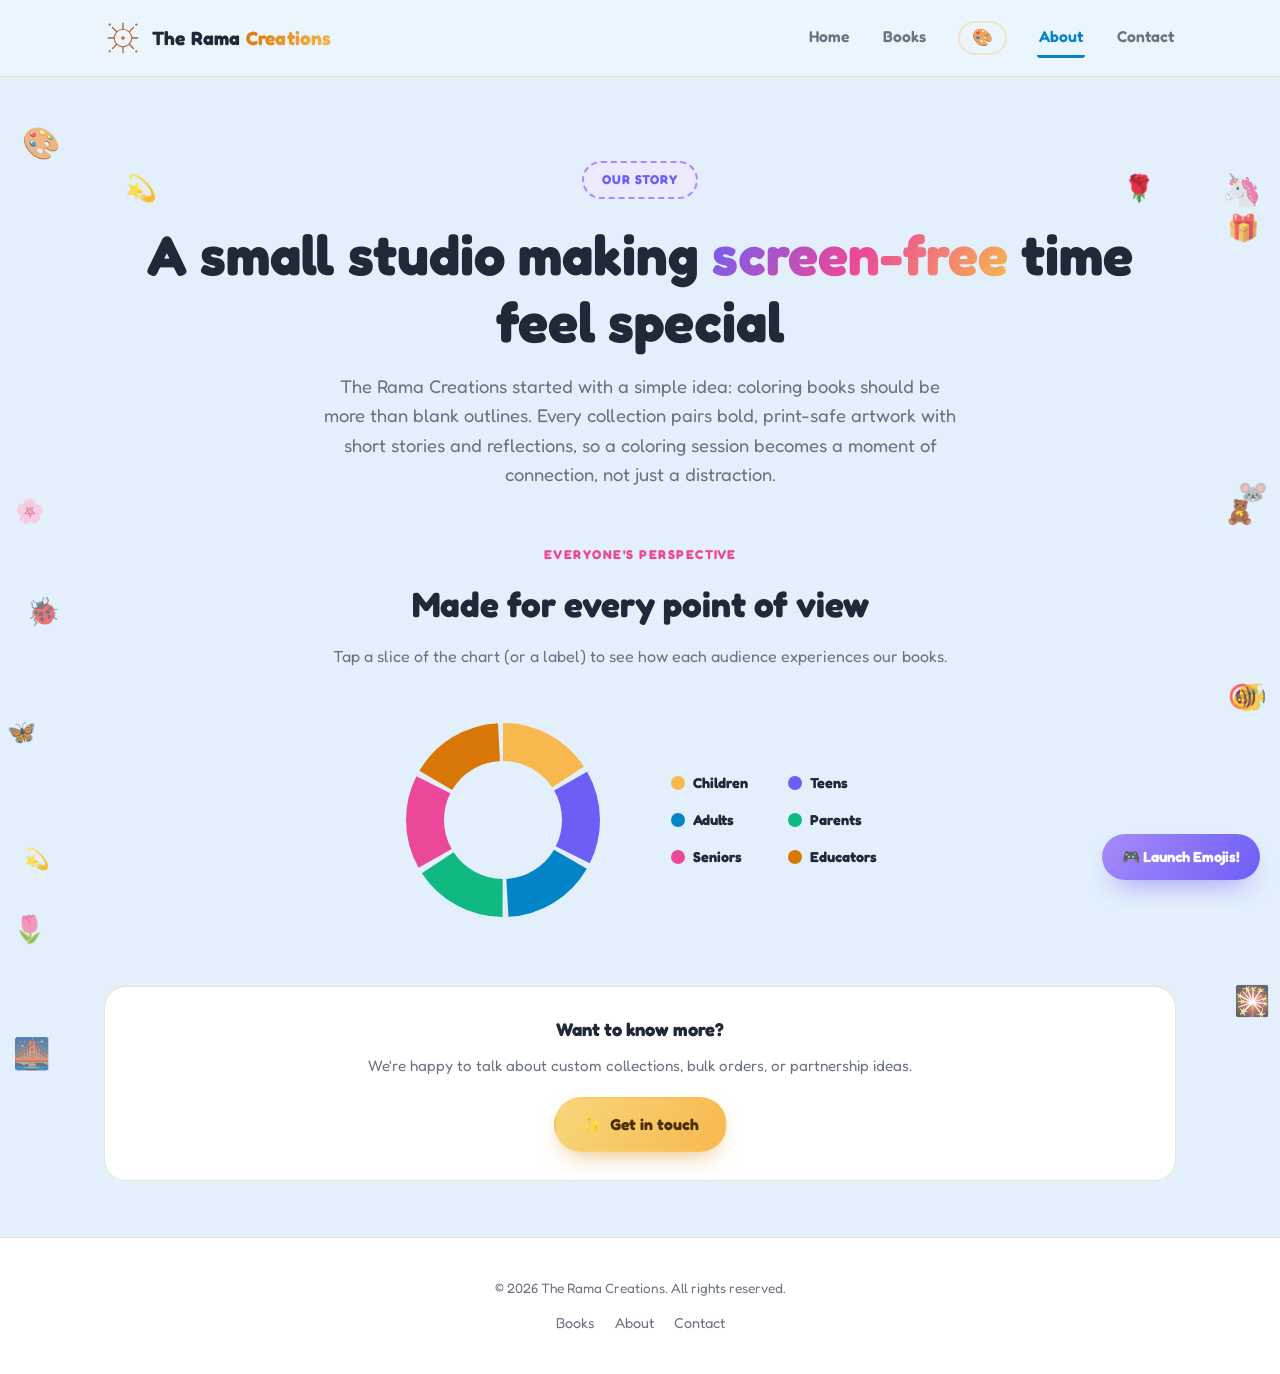
==== about.html @ 7c7c8fbb "Initial website deployment" ====
<!doctype html>
<html lang="en">
<head>
  <meta charset="utf-8" />
  <meta name="viewport" content="width=device-width, initial-scale=1" />
  <title>About &mdash; The Rama Creations</title>
  <meta name="description" content="The Rama Creations is a small coloring and story book studio focused on screen-free, print-ready books for curious minds." />
  <link rel="icon" href="assets/logo-icon-small.svg" type="image/svg+xml" />
  <link rel="stylesheet" href="css/styles.css" />

  <link rel="canonical" href="https://theramacreations.com/about.html" />
  <meta property="og:type" content="website" />
  <meta property="og:site_name" content="The Rama Creations" />
  <meta property="og:title" content="About — The Rama Creations" />
  <meta property="og:description" content="The Rama Creations is a small coloring and story book studio focused on screen-free, print-ready books for curious minds." />
  <meta property="og:url" content="https://theramacreations.com/about.html" />
  <meta property="og:image" content="https://theramacreations.com/assets/covers/habits/01-front.jpg" />
  <meta name="twitter:card" content="summary_large_image" />
  <meta name="twitter:title" content="About — The Rama Creations" />
  <meta name="twitter:description" content="The Rama Creations is a small coloring and story book studio focused on screen-free, print-ready books for curious minds." />
  <meta name="twitter:image" content="https://theramacreations.com/assets/covers/habits/01-front.jpg" />
  <script type="application/ld+json">
  {
    "@context": "https://schema.org",
    "@type": "AboutPage",
    "name": "About — The Rama Creations",
    "url": "https://theramacreations.com/about.html"
  }
  </script>
</head>
<body data-theme="about">
  <header class="site-header">
    <div class="container">
      <a class="brand" href="index.html">
        <img src="assets/logo-icon-small.svg" alt="" />
        <span>The Rama <span class="accent">Creations</span></span>
      </a>
      <nav>
        <button class="nav-toggle" aria-label="Toggle navigation" aria-expanded="false">&#9776;</button>
        <div class="nav-links">
          <a href="index.html">Home</a>
          <a href="books.html">Books</a>
          <a href="about.html" aria-current="page">About</a>
          <a href="contact.html">Contact</a>
        </div>
      </nav>
    </div>
  </header>

  <main>
    <section class="hero" style="padding-bottom: 24px;">
      <div class="container">
        <span class="confetti" style="top: 2%; left: 4%;">&#128171;</span>
        <span class="confetti" style="top: 2%; right: 4%;">&#127801;</span>
        <span class="eyebrow">Our Story</span>
        <h1>A small studio making <span class="accent">screen-free</span> time feel special</h1>
        <p class="lead">
          The Rama Creations started with a simple idea: coloring books should
          be more than blank outlines. Every collection pairs bold, print-safe
          artwork with short stories and reflections, so a coloring session
          becomes a moment of connection, not just a distraction.
        </p>
      </div>
    </section>

    <section style="padding-top: 0;">
      <div class="container">
        <div class="section-heading">
          <span class="eyebrow">Everyone's Perspective</span>
          <h2>Made for every point of view</h2>
          <p>Tap a slice of the chart (or a label) to see how each audience experiences our books.</p>
        </div>
        <div class="audience-donut-wrap">
          <div id="audience-donut" class="audience-donut" role="group" aria-label="Audience perspectives chart"></div>
          <ul id="audience-legend" class="donut-legend"></ul>
          <div id="donut-popup" class="donut-popup" hidden>
            <button type="button" class="donut-popup-close" id="donut-popup-close" aria-label="Close">&times;</button>
            <h3 id="donut-popup-title"></h3>
            <p id="donut-popup-message"></p>
          </div>
        </div>
      </div>
    </section>

    <section style="padding-top: 0;">
      <div class="container">
        <div class="card" style="text-align: center;">
          <h3>Want to know more?</h3>
          <p>We're happy to talk about custom collections, bulk orders, or partnership ideas.</p>
          <div style="margin-top: 18px;">
            <a class="btn btn-primary" href="contact.html">Get in touch</a>
          </div>
        </div>
      </div>
    </section>
  </main>

  <footer class="site-footer">
    <div class="container footer-grid">
      <div class="footer-copy">&copy; <span id="year"></span> The Rama Creations. All rights reserved.</div>
      <div class="footer-links">
        <a href="books.html">Books</a>
        <a href="about.html">About</a>
        <a href="contact.html">Contact</a>
      </div>
    </div>
  </footer>

  <script src="js/main.js"></script>
  <script src="js/theme-picker.js"></script>
  <script src="js/confetti-extra.js"></script>
  <script src="js/emoji-launcher.js"></script>
  <script src="js/audience-donut.js"></script>
  <script>document.getElementById("year").textContent = new Date().getFullYear();</script>
</body>
</html>
---- css/styles.css ----
@font-face {
  font-family: "Fredoka";
  src: url("../assets/fonts/Fredoka/Fredoka-Regular.ttf") format("truetype");
  font-weight: 400;
  font-display: swap;
}
@font-face {
  font-family: "Fredoka";
  src: url("../assets/fonts/Fredoka/Fredoka-Medium.ttf") format("truetype");
  font-weight: 500;
  font-display: swap;
}
@font-face {
  font-family: "Fredoka";
  src: url("../assets/fonts/Fredoka/Fredoka-SemiBold.ttf") format("truetype");
  font-weight: 600;
  font-display: swap;
}
@font-face {
  font-family: "Fredoka";
  src: url("../assets/fonts/Fredoka/Fredoka-Bold.ttf") format("truetype");
  font-weight: 700;
  font-display: swap;
}

/* Same pastel palette + vibrant accents cover_builder_universal.py picks
   randomly for cover themes -- reused here so the site and the covers feel
   like the same studio made them. */
:root {
  --paper: #FFFBF0;
  --paper-panel: #FFFFFF;
  --ink: #1F2937;
  --ink-muted: #6B7280;
  --border: #F0E4C8;

  --sun: #F8B84E;
  --sun-soft: #F7D67A;
  --violet: #6D5EF6;
  --violet-soft: #A78BFA;
  --sky: #0284C7;
  --mint: #10B981;
  --berry: #EC4899;
  --amber: #D97706;

  --theme-yellow: #FEF3C7;
  --theme-blue: #DBEAFE;
  --theme-green: #DCFCE7;
  --theme-pink: #FFE4E6;
  --theme-lilac: #EDE9FE;

  --radius: 22px;
  --max-width: 1120px;
  font-size: 16px;
}

/* Toggled by the "Launch Emojis!" button (js/emoji-launcher.js) -- every
   click alternates every gold accent (buttons, badges, nav underline, etc.)
   between gold and platinum, since they all already read from these same
   three variables. */
body.platinum-mode {
  --sun: #C8C9CC;
  --sun-soft: #E8E9EB;
  --amber: #8B8D91;
}

* {
  box-sizing: border-box;
}

html, body {
  margin: 0;
  padding: 0;
}

body {
  --page-bg: #FFFFFF;
  --page-accent: var(--violet);
  background: var(--page-bg);
  color: var(--ink);
  font-family: "Fredoka", "Segoe UI", Arial, sans-serif;
  font-weight: 400;
  line-height: 1.6;
  min-height: 100vh;
  display: flex;
  flex-direction: column;
}

/* Each page has its own plain, flat background color (not a gradient) --
   pure white / light pink / light blue / light turquoise-grey -- and its
   nav tab's accent color matches, so the whole page reads as one theme. */
body[data-theme="home"] { --page-bg: #FFFFFF; --page-accent: var(--violet); }
body[data-theme="books"] { --page-bg: #FDE7EC; --page-accent: var(--berry); }
body[data-theme="about"] { --page-bg: #E3F0FC; --page-accent: var(--sky); }
body[data-theme="contact"] { --page-bg: #E1EEEC; --page-accent: var(--mint); }

h1, h2, h3, .brand, .btn {
  font-weight: 700;
}

a {
  color: inherit;
  text-decoration: none;
  -webkit-tap-highlight-color: transparent; /* kills the default red/gray flash browsers show on tap */
}

button {
  -webkit-tap-highlight-color: transparent;
}

img {
  max-width: 100%;
  display: block;
}

.container {
  width: 100%;
  max-width: var(--max-width);
  margin: 0 auto;
  padding: 0 24px;
  position: relative;
}

/* ---------- Header / nav ---------- */
.site-header {
  border-bottom: 1px solid var(--border);
  background: color-mix(in srgb, var(--page-bg) 70%, white);
  position: sticky;
  top: 0;
  z-index: 20;
  backdrop-filter: blur(6px);
}

.site-header .container {
  display: flex;
  align-items: center;
  justify-content: space-between;
  height: 76px;
}

.brand {
  display: flex;
  align-items: center;
  gap: 10px;
  font-size: 1.2rem;
  letter-spacing: 0.2px;
  color: var(--ink);
}

.brand img {
  height: 38px;
  width: 38px;
  transition: transform 0.6s ease;
}

.brand--spun img {
  transform: rotate(360deg);
}

.brand span.accent {
  background: linear-gradient(120deg, var(--amber), var(--sun));
  -webkit-background-clip: text;
  background-clip: text;
  color: transparent;
}

.nav-links {
  display: flex;
  gap: 30px;
  align-items: center;
}

/* Each nav tab gets its own color (like each book card does) instead of one
   shared underline color -- keyed by href so it works identically across
   every page without touching each page's markup. */
.nav-links a {
  color: var(--ink-muted);
  font-weight: 600;
  font-size: 0.98rem;
  padding: 6px 2px;
  border-bottom: 3px solid transparent;
  border-radius: 3px;
  transition: color 0.15s ease, border-color 0.15s ease;
}

.nav-links a[href="index.html"]:hover,
.nav-links a[href="index.html"][aria-current="page"] {
  color: var(--violet);
  border-bottom-color: var(--violet);
}

.nav-links a[href="books.html"]:hover,
.nav-links a[href="books.html"][aria-current="page"] {
  color: var(--berry);
  border-bottom-color: var(--berry);
}

.nav-links a[href="about.html"]:hover,
.nav-links a[href="about.html"][aria-current="page"] {
  color: var(--sky);
  border-bottom-color: var(--sky);
}

.nav-links a[href="contact.html"]:hover,
.nav-links a[href="contact.html"][aria-current="page"] {
  color: var(--mint);
  border-bottom-color: var(--mint);
}

.nav-links a:focus-visible {
  outline: 2px solid var(--violet-soft);
  outline-offset: 3px;
}

.nav-toggle {
  display: none;
  background: none;
  border: 2px solid var(--border);
  border-radius: 10px;
  color: var(--ink);
  font-size: 1.3rem;
  padding: 6px 10px;
  cursor: pointer;
}

/* ---------- "Pick your color" nav control (js/theme-picker.js) ---------- */
.color-picker {
  position: relative;
}

.color-picker-trigger {
  background: none;
  border: 2px solid var(--border);
  border-radius: 999px;
  font-size: 1.05rem;
  line-height: 1;
  padding: 7px 12px;
  cursor: pointer;
  color: var(--ink);
}

.color-picker-trigger:hover {
  border-color: var(--page-accent, var(--violet-soft));
}

.color-picker-panel {
  display: none;
  position: absolute;
  top: 130%;
  left: 50%;
  transform: translateX(-50%);
  background: var(--paper-panel);
  border: 2px solid var(--border);
  border-radius: 16px;
  padding: 10px;
  grid-template-columns: repeat(4, 1fr);
  gap: 8px;
  box-shadow: 0 16px 30px -14px rgba(31, 41, 55, 0.35);
  z-index: 25;
}

.color-picker-panel.open {
  display: grid;
}

.color-swatch {
  width: 30px;
  height: 30px;
  border-radius: 50%;
  border: 2px solid var(--border);
  cursor: pointer;
  padding: 0;
}

.color-swatch:hover {
  border-color: var(--violet-soft);
}

.color-swatch--reset {
  display: flex;
  align-items: center;
  justify-content: center;
  background: var(--paper);
  font-size: 1rem;
}

/* ---------- Margin confetti (js/confetti-extra.js) ---------- */
.confetti-margin {
  position: absolute;
  pointer-events: none;
  z-index: 1;
}

/* ---------- Gamified "launch emojis" button + flight (js/emoji-launcher.js) ---------- */
.emoji-launch-btn {
  position: fixed;
  right: 20px;
  bottom: 20px;
  z-index: 40;
  background: linear-gradient(120deg, var(--violet-soft), var(--violet));
  color: #FFFFFF;
  border: none;
  border-radius: 999px;
  padding: 14px 20px;
  font-family: inherit;
  font-weight: 700;
  font-size: 0.92rem;
  cursor: pointer;
  box-shadow: 0 14px 28px -12px rgba(109, 94, 246, 0.65);
}

.emoji-launch-btn:hover {
  transform: translateY(-2px);
}

.flying-emoji {
  position: fixed;
  font-size: 2rem;
  pointer-events: none;
  z-index: 9999;
  transform: translate(0, 0) rotate(0deg) scale(1);
  opacity: 1;
  transition: transform 0.9s cubic-bezier(0.2, 0.7, 0.3, 1), opacity 0.9s ease;
}

@media (max-width: 720px) {
  .nav-toggle {
    display: inline-flex;
  }

  .nav-links {
    position: absolute;
    top: 76px;
    left: 0;
    right: 0;
    background: var(--paper-panel);
    border-bottom: 1px solid var(--border);
    flex-direction: column;
    align-items: flex-start;
    gap: 0;
    padding: 8px 24px 16px;
    display: none;
  }

  .nav-links.open {
    display: flex;
  }

  .nav-links a {
    width: 100%;
    padding: 12px 0;
    border-bottom: 1px solid var(--border);
  }
}

/* ---------- Buttons ---------- */
.btn {
  display: inline-flex;
  align-items: center;
  gap: 8px;
  padding: 13px 26px;
  border-radius: 999px;
  font-size: 0.98rem;
  border: 2px solid transparent;
  cursor: pointer;
  transition: transform 0.15s ease, box-shadow 0.15s ease;
}

.btn:hover {
  transform: translateY(-2px) rotate(-0.5deg);
}

.btn-primary {
  background: linear-gradient(120deg, var(--sun-soft), var(--sun));
  color: #4A2E05;
  box-shadow: 0 10px 24px -10px rgba(216, 148, 34, 0.7);
}

.btn-primary::before {
  content: "\2728";
}

.btn-secondary {
  background: var(--paper-panel);
  border-color: var(--border);
  color: var(--ink);
}

.btn-secondary:hover {
  border-color: var(--violet-soft);
}

/* "Buy on Amazon" -- a darker shade of whatever page color is active
   (--page-bg, including the nav color-picker override), so the button
   always matches the current theme instead of a fixed brand color. Falls
   back to a fixed dark slate for older browsers without color-mix(). */
.btn-buy {
  background: #1F2937;
  color: #FFFFFF;
  border-color: transparent;
}

@supports (background: color-mix(in srgb, red, blue)) {
  .btn-buy {
    background: color-mix(in srgb, var(--page-bg) 55%, #1F2937 45%);
  }

  .btn-buy:hover {
    background: color-mix(in srgb, var(--page-bg) 40%, #1F2937 60%);
  }
}

.btn-buy .btn-icon {
  flex-shrink: 0;
}

.btn:disabled {
  opacity: 0.55;
  cursor: not-allowed;
  transform: none;
}

.btn:disabled:hover {
  transform: none;
  border-color: var(--border);
}

/* ---------- Hero ---------- */
.hero {
  padding: 84px 0 64px;
  text-align: center;
  overflow: hidden;
}

.confetti {
  position: absolute;
  pointer-events: none;
  opacity: 0.85;
  font-size: 1.6rem;
}

.hero .eyebrow {
  display: inline-block;
  padding: 7px 18px;
  border-radius: 999px;
  border: 2px dashed var(--violet-soft);
  background: var(--theme-lilac);
  color: var(--violet);
  font-size: 0.8rem;
  font-weight: 700;
  letter-spacing: 1px;
  text-transform: uppercase;
  margin-bottom: 22px;
}

.hero h1 {
  font-size: clamp(2.1rem, 5vw, 3.5rem);
  margin: 0 0 18px;
  line-height: 1.18;
}

.hero h1 .accent {
  background: linear-gradient(120deg, var(--violet), var(--berry), var(--sun));
  -webkit-background-clip: text;
  background-clip: text;
  color: transparent;
}

.hero p.lead {
  max-width: 640px;
  margin: 0 auto 32px;
  color: var(--ink-muted);
  font-size: 1.15rem;
}

.hero-actions {
  display: flex;
  gap: 16px;
  justify-content: center;
  flex-wrap: wrap;
}

/* ---------- Sections ---------- */
section {
  padding: 56px 0;
}

.section-heading {
  text-align: center;
  max-width: 640px;
  margin: 0 auto 40px;
}

.section-heading .eyebrow {
  color: var(--berry);
  font-weight: 700;
  font-size: 0.8rem;
  letter-spacing: 1.5px;
  text-transform: uppercase;
  display: block;
  margin-bottom: 10px;
}

.section-heading h2 {
  font-size: clamp(1.6rem, 3vw, 2.2rem);
  margin: 0 0 12px;
}

.section-heading p {
  color: var(--ink-muted);
  margin: 0;
}

/* ---------- Grids / cards ---------- */
.grid {
  display: grid;
  gap: 24px;
}

.grid-3 {
  grid-template-columns: repeat(auto-fit, minmax(240px, 1fr));
}

.grid-2 {
  grid-template-columns: repeat(auto-fit, minmax(300px, 1fr));
}

/* Book catalog: fixed 3-per-row (not auto-fit) so 5 books read as a clean
   3+2 grid instead of an uneven 4+1 depending on viewport width. */
#book-grid {
  grid-template-columns: repeat(3, 1fr);
}

@media (max-width: 860px) {
  #book-grid {
    grid-template-columns: repeat(2, 1fr);
  }
}

@media (max-width: 560px) {
  #book-grid {
    grid-template-columns: 1fr;
  }
}

.card {
  background: var(--paper-panel);
  border: 1px solid var(--border);
  border-radius: var(--radius);
  padding: 28px;
}

.card h3 {
  margin: 0 0 10px;
  font-size: 1.15rem;
}

.card p {
  color: var(--ink-muted);
  margin: 0;
  font-size: 0.95rem;
}

.card .icon {
  font-size: 1.8rem;
  margin-bottom: 14px;
  display: inline-block;
}

/* ---------- "Why The Rama Creations" flip tiles (homepage) ---------- */
.why-tiles {
  display: grid;
  grid-template-columns: repeat(9, 1fr);
  gap: 12px;
}

@media (max-width: 900px) {
  .why-tiles {
    grid-template-columns: repeat(3, 1fr);
  }
}

@media (max-width: 480px) {
  .why-tiles {
    grid-template-columns: repeat(2, 1fr);
  }
}

.tile {
  aspect-ratio: 1;
  border: none;
  background: none;
  padding: 0;
  cursor: pointer;
  font-family: inherit;
}

.tile-inner {
  position: relative;
  display: block;
  width: 100%;
  height: 100%;
  border-radius: var(--radius);
  overflow: hidden;
}

.tile-face {
  position: absolute;
  inset: 0;
  display: flex;
  align-items: center;
  justify-content: center;
  text-align: center;
  padding: 10px;
  background: var(--tile-color, var(--ink));
  color: #FFFFFF;
  opacity: 1;
  transition: opacity 0.35s ease;
}

.tile-front {
  font-weight: 700;
  font-size: 0.85rem;
  line-height: 1.35;
}

.tile-back {
  opacity: 0;
  font-size: 0.72rem;
  line-height: 1.35;
  font-weight: 500;
}

.tile.is-flipped .tile-front {
  opacity: 0;
}

.tile.is-flipped .tile-back {
  opacity: 1;
}

.tile:focus-visible .tile-inner {
  outline: 3px solid var(--violet-soft);
  outline-offset: 2px;
}

/* ---------- Book cards ---------- */
.book-card {
  background: var(--paper-panel);
  border: 3px solid var(--border);
  border-radius: var(--radius);
  overflow: hidden;
  display: flex;
  flex-direction: column;
}

/* .book-card's own `display: flex` above out-ranks the browser's built-in
   `[hidden] { display: none }` rule (author styles beat user-agent styles at
   equal specificity) -- without this, JS setting `.hidden = true` for
   search/filter updates the attribute but never actually hides the card. */
.book-card[hidden] {
  display: none;
}

.book-cover {
  aspect-ratio: 8.5 / 11;
  display: flex;
  align-items: center;
  justify-content: center;
  text-align: center;
  padding: 20px;
  font-weight: 700;
  font-size: 1.2rem;
  color: #2b1c05;
  position: relative;
}

.book-cover::after {
  content: "";
  position: absolute;
  inset: 10px;
  border: 2px dashed rgba(255, 255, 255, 0.55);
  border-radius: 14px;
}

/* Real cover photo instead of a solid-color placeholder -- same frame,
   image fills it via object-fit so different cover aspect ratios don't distort. */
.book-cover--photo {
  padding: 0;
  overflow: hidden;
}

.book-cover--photo img {
  width: 100%;
  height: 100%;
  object-fit: cover;
}

.book-cover--photo::after {
  border-color: rgba(255, 255, 255, 0.75);
}

.book-card .book-body {
  padding: 20px 22px 24px;
  flex: 1;
  display: flex;
  flex-direction: column;
}

.book-card h3 {
  margin: 0 0 6px;
  font-size: 1.08rem;
}

.book-card p {
  color: var(--ink-muted);
  font-size: 0.9rem;
  margin: 0 0 8px;
}

.show-more-btn {
  display: inline-block;
  background: none;
  border: none;
  padding: 0;
  margin: 0;
  color: var(--violet);
  font-weight: 700;
  font-size: 0.85rem;
  cursor: pointer;
  text-decoration: underline;
}

.show-more-btn:hover {
  color: var(--violet-soft);
}

/* Show more sits above the buy/coming-soon action, which is centered on its
   own row below it. Pinned to the bottom of the card (margin-top: auto)
   so the buttons line up at the same height across cards, no matter how
   long each book's description is. */
.book-card-actions {
  display: flex;
  flex-direction: column;
  align-items: flex-start;
  gap: 12px;
  margin-top: auto;
}

.book-card-buy-row {
  width: 100%;
  display: flex;
  justify-content: center;
}

.book-modal-actions {
  display: flex;
  justify-content: center;
  gap: 10px;
  flex-wrap: wrap;
}

.badge {
  display: inline-block;
  padding: 5px 12px;
  border-radius: 999px;
  background: var(--theme-lilac);
  color: var(--violet);
  font-size: 0.75rem;
  font-weight: 700;
  letter-spacing: 0.5px;
  text-transform: uppercase;
  margin-bottom: 12px;
}

.badge::before {
  content: "\2B50 ";
}

/* ---------- Catalog toolbar (search / filter / sort) ---------- */
.catalog-toolbar {
  display: flex;
  flex-wrap: wrap;
  gap: 12px;
  margin-bottom: 28px;
}

.catalog-toolbar input[type="search"] {
  flex: 1 1 240px;
}

.catalog-toolbar select {
  flex: 0 1 180px;
}

.catalog-toolbar input,
.catalog-toolbar select {
  padding: 10px 14px;
  border-radius: 999px;
  border: 2px solid var(--border);
  background: var(--paper-panel);
  color: var(--ink);
  font-family: inherit;
  font-size: 0.92rem;
}

.catalog-toolbar input:focus,
.catalog-toolbar select:focus {
  outline: 3px solid var(--violet-soft);
  outline-offset: 1px;
}

.no-results {
  text-align: center;
  color: var(--ink-muted);
  padding: 24px;
}

/* Clickable "flyer" cover -- opens the quick-view dialog */
.book-cover[role="button"] {
  cursor: pointer;
}

.book-cover[role="button"]:focus-visible {
  outline: 3px solid var(--violet-soft);
  outline-offset: -3px;
}

/* ---------- Quick view dialog ---------- */
.book-modal {
  border: 1px solid var(--border);
  border-radius: var(--radius);
  padding: 0;
  max-width: 560px;
  width: 90vw;
  background: var(--paper-panel);
}

.book-modal::backdrop {
  background: rgba(31, 41, 55, 0.45);
}

.book-modal .modal-close {
  position: absolute;
  top: 10px;
  right: 14px;
  background: none;
  border: none;
  font-size: 1.6rem;
  line-height: 1;
  cursor: pointer;
  color: var(--ink-muted);
}

.book-modal .modal-close:hover {
  color: var(--ink);
}

#book-modal-content {
  display: flex;
  flex-direction: column;
}

.book-modal-media {
  aspect-ratio: 8.5 / 11;
  max-height: 50vh;
  background-size: cover;
  background-position: center;
}

.book-modal-media img {
  width: 100%;
  height: 100%;
  object-fit: cover;
}

/* ---------- Quick-view carousel (front/back/reviews) ---------- */
.book-carousel {
  position: relative;
  aspect-ratio: 8.5 / 11;
  max-height: 50vh;
  overflow: hidden;
}

.book-carousel-track {
  display: flex;
  height: 100%;
  transition: transform 0.35s ease;
}

.book-carousel-slide {
  flex: 0 0 100%;
  position: relative;
  height: 100%;
}

.book-carousel-slide img {
  width: 100%;
  height: 100%;
  object-fit: cover;
  display: block;
  cursor: zoom-in;
}

/* Top-right "expand to full size" button on the quick-view modal's carousel */
.book-carousel-expand {
  position: absolute;
  top: 10px;
  right: 10px;
  background: rgba(255, 255, 255, 0.85);
  border: none;
  border-radius: 50%;
  width: 34px;
  height: 34px;
  font-size: 1.1rem;
  line-height: 1;
  cursor: pointer;
  color: var(--ink);
}

.book-carousel-expand:hover {
  background: #FFFFFF;
}

/* ---------- Full-size image lightbox (opens from a carousel slide) ---------- */
/* Hosts the SAME navigable carousel, just larger and uncropped, so browsing
   full/back/social images doesn't require closing and reopening. */
.image-lightbox {
  border: none;
  padding: 0;
  max-width: 95vw;
  max-height: 95vh;
  width: min(92vw, 900px);
  background: #000;
  border-radius: var(--radius);
}

.image-lightbox::backdrop {
  background: rgba(15, 23, 42, 0.85);
}

.image-lightbox:fullscreen {
  width: 100vw;
  height: 100vh;
  max-width: 100vw;
  max-height: 100vh;
  border-radius: 0;
}

.lightbox-toolbar {
  position: fixed;
  top: 18px;
  right: 24px;
  display: flex;
  gap: 10px;
  z-index: 3;
}

.modal-icon-btn {
  background: rgba(255, 255, 255, 0.9);
  border: none;
  border-radius: 50%;
  width: 40px;
  height: 40px;
  font-size: 1.3rem;
  line-height: 1;
  cursor: pointer;
  color: var(--ink);
}

.modal-icon-btn:hover {
  background: #FFFFFF;
}

#lightbox-content {
  width: 100%;
  height: 100%;
}

#lightbox-content .book-carousel {
  aspect-ratio: unset;
  width: min(92vw, 900px);
  height: 85vh;
  max-height: 85vh;
}

.image-lightbox:fullscreen #lightbox-content .book-carousel {
  width: 100vw;
  height: 100vh;
  max-height: 100vh;
}

#lightbox-content .book-carousel-slide img {
  object-fit: contain;
  cursor: default;
  background: #000;
}

#lightbox-content .book-carousel-btn {
  width: 48px;
  height: 48px;
  font-size: 1.7rem;
}

.book-carousel-caption {
  position: absolute;
  left: 12px;
  bottom: 12px;
  background: rgba(31, 41, 55, 0.65);
  color: #FFFFFF;
  font-size: 0.75rem;
  font-weight: 700;
  padding: 4px 10px;
  border-radius: 999px;
}

.book-carousel-btn {
  position: absolute;
  top: 50%;
  transform: translateY(-50%);
  background: rgba(255, 255, 255, 0.85);
  border: none;
  border-radius: 50%;
  width: 34px;
  height: 34px;
  font-size: 1.2rem;
  line-height: 1;
  cursor: pointer;
  color: var(--ink);
}

.book-carousel-btn:hover {
  background: #FFFFFF;
}

.book-carousel-btn--prev {
  left: 10px;
}

.book-carousel-btn--next {
  right: 10px;
}

.book-carousel-dots {
  position: absolute;
  bottom: 10px;
  left: 50%;
  transform: translateX(-50%);
  display: flex;
  gap: 6px;
}

.book-carousel-dot {
  width: 8px;
  height: 8px;
  border-radius: 50%;
  border: none;
  background: rgba(255, 255, 255, 0.6);
  cursor: pointer;
  padding: 0;
}

.book-carousel-dot.active {
  background: #FFFFFF;
}

.book-modal-body {
  padding: 24px 28px 28px;
}

.book-modal-body h3 {
  margin: 8px 0 10px;
}

.book-modal-body p {
  color: var(--ink-muted);
  margin: 0 0 18px;
}

/* ---------- Forms ---------- */
.form-card {
  background: var(--paper-panel);
  border: 1px solid var(--border);
  border-radius: var(--radius);
  padding: 32px;
  max-width: 560px;
  margin: 0 auto;
}

label {
  display: block;
  font-weight: 600;
  font-size: 0.9rem;
  margin: 16px 0 6px;
}

label:first-of-type {
  margin-top: 0;
}

input,
textarea {
  width: 100%;
  padding: 12px 14px;
  border-radius: 12px;
  border: 2px solid var(--border);
  background: var(--paper);
  color: var(--ink);
  font-family: inherit;
  font-size: 0.95rem;
}

input:focus,
textarea:focus {
  outline: 3px solid var(--violet-soft);
  outline-offset: 1px;
}

input.invalid,
textarea.invalid {
  border-color: var(--berry);
  outline: none;
}

.field-error {
  color: var(--berry);
  font-size: 0.8rem;
  font-weight: 600;
  margin: 4px 0 0;
  min-height: 1.1em;
}

textarea {
  min-height: 130px;
  resize: vertical;
}

.form-actions {
  margin-top: 22px;
}

.form-note {
  font-size: 0.8rem;
  color: var(--ink-muted);
  margin-top: 14px;
}

.form-note.status-success {
  color: var(--mint);
  font-weight: 700;
}

.form-note.status-error {
  color: var(--berry);
  font-weight: 700;
}

.form-note.status-sending {
  color: var(--violet);
  font-weight: 700;
}

/* ---------- Footer ---------- */
.site-footer {
  border-top: 1px solid var(--border);
  margin-top: auto;
  padding: 40px 0;
  background: var(--paper-panel);
}

.footer-grid {
  display: flex;
  flex-direction: column;
  align-items: center;
  justify-content: center;
  gap: 12px;
  text-align: center;
}

.footer-links {
  display: flex;
  gap: 20px;
  flex-wrap: wrap;
}

.footer-links a {
  color: var(--ink-muted);
  font-size: 0.9rem;
}

.footer-links a:hover {
  color: var(--ink);
}

.footer-copy {
  color: var(--ink-muted);
  font-size: 0.85rem;
}

/* ---------- About page: audience donut chart ---------- */
.audience-donut-wrap {
  position: relative;
  display: flex;
  flex-direction: column;
  align-items: center;
  gap: 28px;
  margin-top: 8px;
}

@media (min-width: 700px) {
  .audience-donut-wrap {
    flex-direction: row;
    justify-content: center;
    align-items: center;
    gap: 48px;
  }
}

.audience-donut svg {
  display: block;
  max-width: 220px;
  height: auto;
}

.donut-segment {
  cursor: pointer;
  stroke-width: 38px;
  transition: stroke-width 0.2s ease, opacity 0.2s ease;
}

.donut-segment:hover,
.donut-segment:focus-visible {
  opacity: 0.85;
}

.donut-segment.is-active {
  stroke-width: 44px;
}

/* Suppress the browser's default focus box on click/tap -- our own
   stroke-width change above (and the legend highlight) already show what's
   selected, and the UA default can paint as a stray black/yellow square
   (especially under Windows high-contrast / forced-colors mode). */
.donut-segment {
  outline: none;
  forced-color-adjust: none;
}

.donut-segment:focus,
.donut-segment:focus-visible {
  outline: none;
}

.donut-legend {
  list-style: none;
  margin: 0;
  padding: 0;
  display: grid;
  grid-template-columns: repeat(2, auto);
  gap: 8px 20px;
}

.legend-item {
  display: flex;
  align-items: center;
  gap: 8px;
  background: none;
  border: none;
  padding: 6px 10px;
  border-radius: 999px;
  cursor: pointer;
  font-weight: 700;
  font-size: 0.9rem;
  color: var(--ink);
  font-family: inherit;
}

.legend-item:hover {
  background: var(--paper-panel);
}

.legend-item.is-active {
  background: var(--paper-panel);
  box-shadow: 0 0 0 2px var(--legend-color) inset;
}

.legend-swatch {
  width: 14px;
  height: 14px;
  border-radius: 50%;
  background: var(--legend-color);
  flex: 0 0 auto;
}

/* Popup card is positioned in normal flow next to the chart (not floating
   over it), since audience count/screen width already forces a column vs.
   row layout -- see the media query above. */
.donut-popup {
  position: relative;
  max-width: 320px;
  background: var(--paper-panel);
  border: 2px solid var(--border);
  border-radius: var(--radius);
  padding: 20px 26px 20px 20px;
  box-shadow: 0 12px 30px rgba(31, 41, 55, 0.12);
}

.donut-popup[hidden] {
  display: none;
}

.donut-popup-close {
  position: absolute;
  top: 8px;
  right: 12px;
  background: none;
  border: none;
  font-size: 1.4rem;
  line-height: 1;
  cursor: pointer;
  color: var(--ink-muted);
}

.donut-popup-close:hover {
  color: var(--ink);
}

.donut-popup h3 {
  margin: 0 0 8px;
}

.donut-popup p {
  margin: 0;
  color: var(--ink-muted);
  font-size: 0.92rem;
}
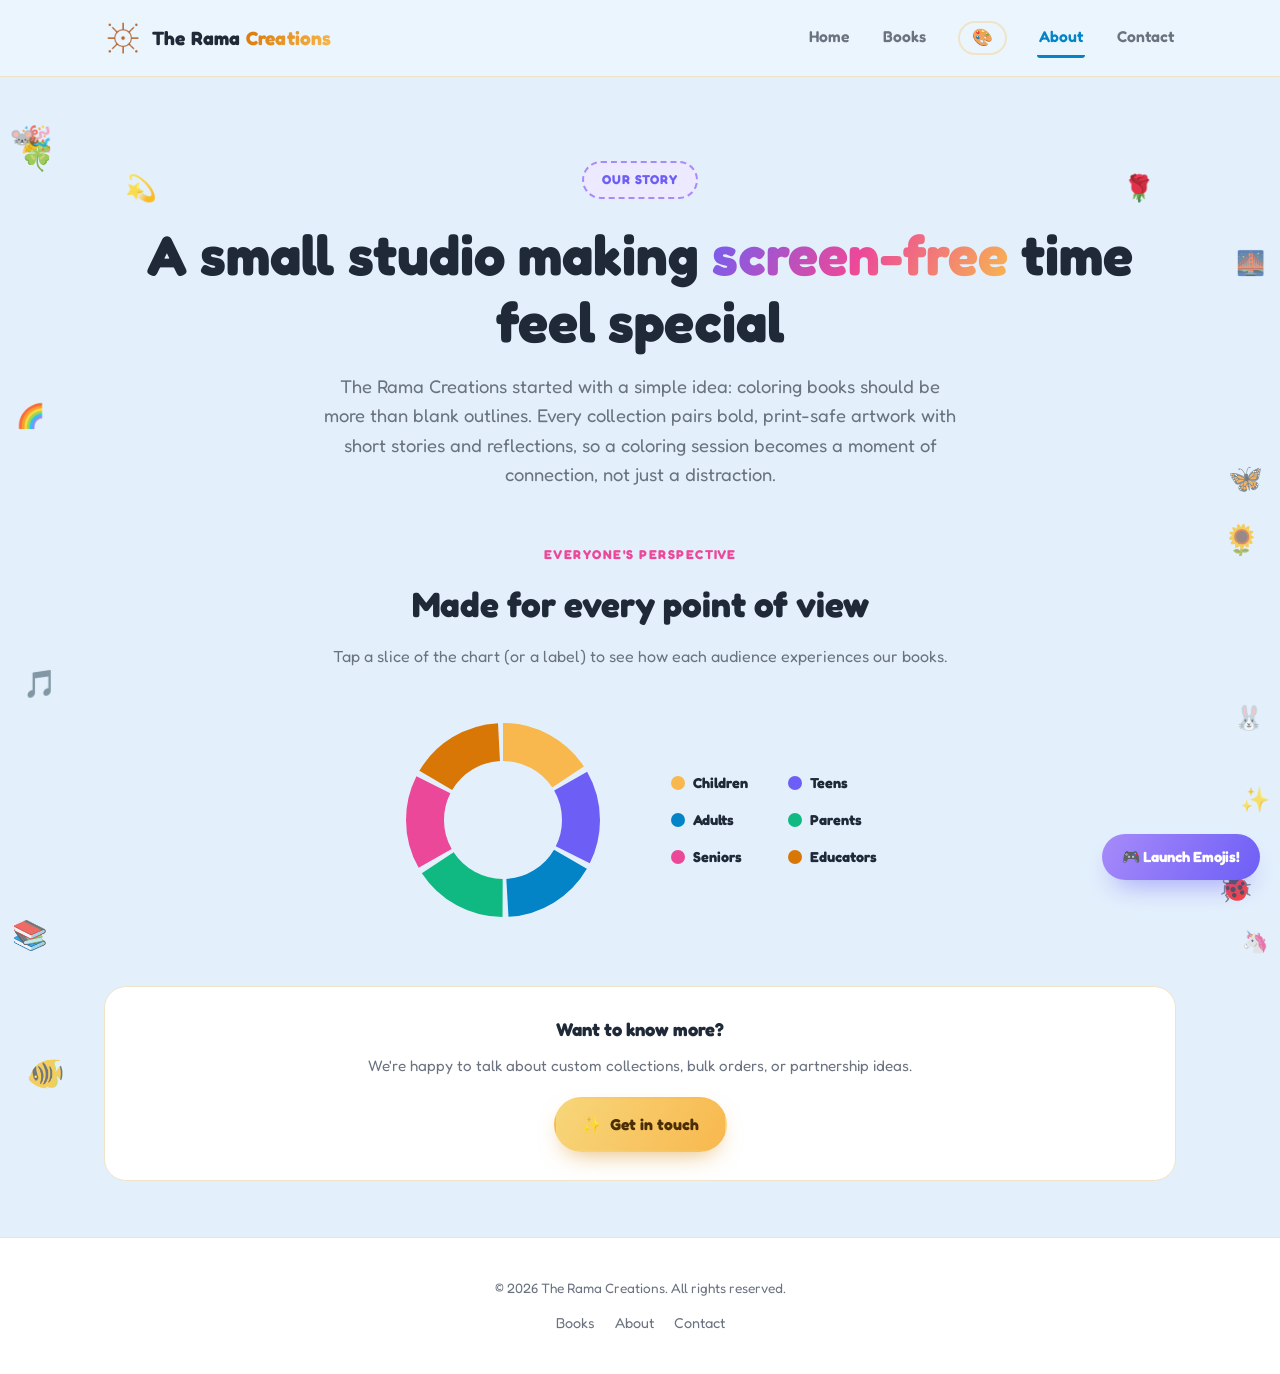
==== commit 2d222337: "Auto-deployed from main pipeline repository" ====
--- a/about.html
+++ b/about.html
@@ -3,9 +3,14 @@
 <head>
   <meta charset="utf-8" />
   <meta name="viewport" content="width=device-width, initial-scale=1" />
+  <meta name="theme-color" content="#0B1020" />
+  <meta name="apple-mobile-web-app-capable" content="yes" />
+  <meta name="apple-mobile-web-app-title" content="Rama Creations" />
   <title>About &mdash; The Rama Creations</title>
   <meta name="description" content="The Rama Creations is a small coloring and story book studio focused on screen-free, print-ready books for curious minds." />
-  <link rel="icon" href="assets/logo-icon-small.svg" type="image/svg+xml" />
+  <link rel="icon" href="assets/logo-icon-small.png" type="image/png" />
+  <link rel="apple-touch-icon" href="assets/apple-touch-icon.png" />
+  <link rel="manifest" href="site.webmanifest" />
   <link rel="stylesheet" href="css/styles.css" />
 
   <link rel="canonical" href="https://theramacreations.com/about.html" />
@@ -14,11 +19,15 @@
   <meta property="og:title" content="About — The Rama Creations" />
   <meta property="og:description" content="The Rama Creations is a small coloring and story book studio focused on screen-free, print-ready books for curious minds." />
   <meta property="og:url" content="https://theramacreations.com/about.html" />
-  <meta property="og:image" content="https://theramacreations.com/assets/covers/habits/01-front.jpg" />
-  <meta name="twitter:card" content="summary_large_image" />
+  <meta property="og:image" content="https://theramacreations.com/assets/logo-icon-small.png" />
+  <meta property="og:image:type" content="image/png" />
+  <meta property="og:image:width" content="400" />
+  <meta property="og:image:height" content="400" />
+  <meta property="og:image:alt" content="The Rama Creations logo" />
+  <meta name="twitter:card" content="summary" />
   <meta name="twitter:title" content="About — The Rama Creations" />
   <meta name="twitter:description" content="The Rama Creations is a small coloring and story book studio focused on screen-free, print-ready books for curious minds." />
-  <meta name="twitter:image" content="https://theramacreations.com/assets/covers/habits/01-front.jpg" />
+  <meta name="twitter:image" content="https://theramacreations.com/assets/logo-icon-small.png" />
   <script type="application/ld+json">
   {
     "@context": "https://schema.org",
@@ -32,7 +41,7 @@
   <header class="site-header">
     <div class="container">
       <a class="brand" href="index.html">
-        <img src="assets/logo-icon-small.svg" alt="" />
+        <img src="assets/logo-icon-small.png" alt="" />
         <span>The Rama <span class="accent">Creations</span></span>
       </a>
       <nav>
--- a/css/styles.css
+++ b/css/styles.css
@@ -154,6 +154,21 @@
 
 .brand--spun img {
   transform: rotate(360deg);
+}
+
+@keyframes brand-launch-spin {
+  from { transform: rotate(0deg); }
+  to { transform: rotate(360deg); }
+}
+
+.brand--launch-spin img {
+  animation: brand-launch-spin 0.7s ease-out;
+}
+
+@media (prefers-reduced-motion: reduce) {
+  .brand--launch-spin img {
+    animation: none;
+  }
 }
 
 .brand span.accent {
@@ -717,6 +732,27 @@
   margin: 0 0 8px;
 }
 
+.book-description {
+  color: var(--ink-muted);
+  font-size: 0.9rem;
+  line-height: 1.6;
+  overflow-wrap: anywhere;
+}
+
+.book-description p {
+  margin: 0 0 0.85em;
+}
+
+.book-description ul,
+.book-description ol {
+  margin: 0.45em 0 0.9em;
+  padding-left: 1.5em;
+}
+
+.book-description li {
+  margin-bottom: 0.45em;
+}
+
 .show-more-btn {
   display: inline-block;
   background: none;
@@ -833,6 +869,47 @@
   max-width: 560px;
   width: 90vw;
   background: var(--paper-panel);
+}
+
+.book-modal--fullscreen {
+  inset: 0;
+  width: 100vw;
+  height: 100vh;
+  max-width: none;
+  max-height: none;
+  margin: 0;
+  border: 0;
+  border-radius: 0;
+}
+
+.book-modal--fullscreen #book-modal-content {
+  height: 100%;
+  min-height: 0;
+  overflow: hidden;
+}
+
+.book-modal--fullscreen .book-carousel,
+.book-modal--fullscreen .book-modal-media {
+  flex: 0 0 min(42vh, 500px);
+  width: 100%;
+  max-height: 42vh;
+}
+
+.book-modal--fullscreen .book-carousel {
+  aspect-ratio: auto;
+  background: #111827;
+}
+
+.book-modal--fullscreen .book-carousel-slide img {
+  object-fit: contain;
+}
+
+.book-modal--fullscreen .book-modal-body {
+  flex: 1;
+  min-height: 0;
+  overflow-y: auto;
+  width: min(100%, 900px);
+  margin: 0 auto;
 }
 
 .book-modal::backdrop {
@@ -1076,6 +1153,10 @@
   margin: 0 0 18px;
 }
 
+.book-modal-body .book-description {
+  margin-bottom: 18px;
+}
+
 /* ---------- Forms ---------- */
 .form-card {
   background: var(--paper-panel);
@@ -1239,7 +1320,7 @@
 /* Suppress the browser's default focus box on click/tap -- our own
    stroke-width change above (and the legend highlight) already show what's
    selected, and the UA default can paint as a stray black/yellow square
-   (especially under Windows high-contrast / forced-colors mode). */
+   in forced-colors mode. */
 .donut-segment {
   outline: none;
   forced-color-adjust: none;
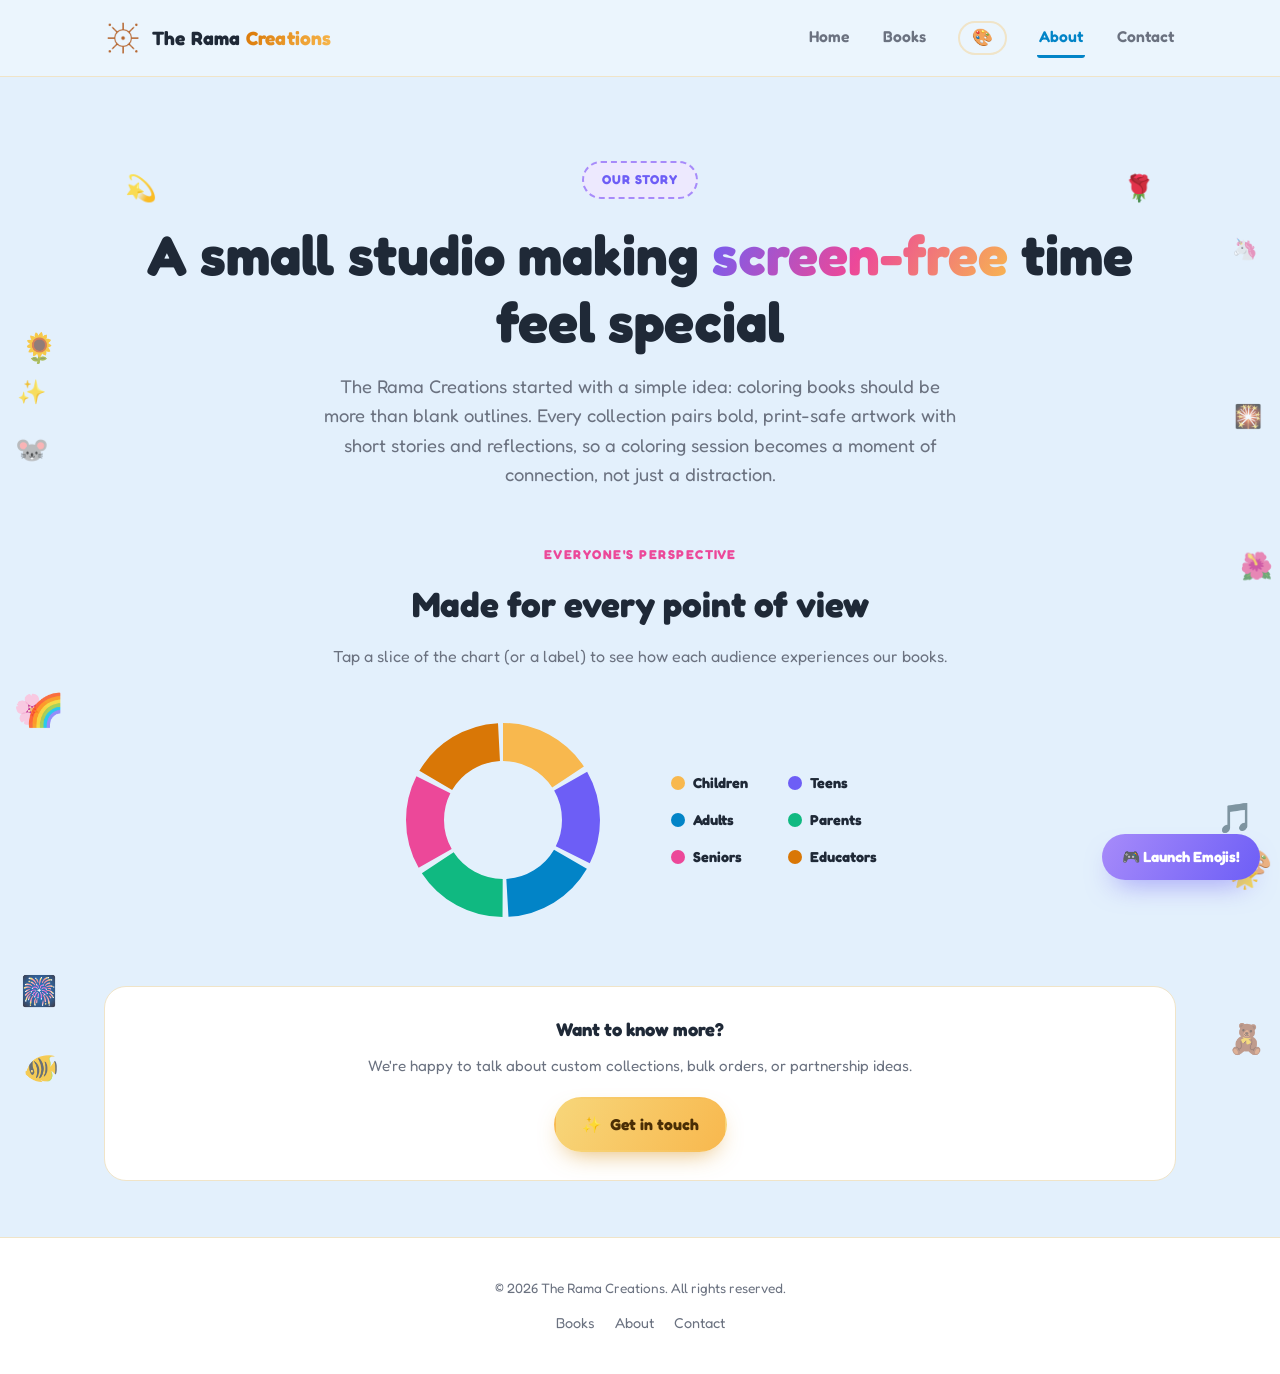
==== commit 666c4bac: "Auto-deployed from main pipeline repository" ====
--- a/about.html
+++ b/about.html
@@ -12,6 +12,7 @@
   <link rel="apple-touch-icon" href="assets/apple-touch-icon.png" />
   <link rel="manifest" href="site.webmanifest" />
   <link rel="stylesheet" href="css/styles.css" />
+  <script src="js/themes.js"></script>
 
   <link rel="canonical" href="https://theramacreations.com/about.html" />
   <meta property="og:type" content="website" />
@@ -51,6 +52,7 @@
           <a href="books.html">Books</a>
           <a href="about.html" aria-current="page">About</a>
           <a href="contact.html">Contact</a>
+          <a href="reviews.html" data-reviews-link hidden>Reviews</a>
         </div>
       </nav>
     </div>
@@ -111,6 +113,7 @@
         <a href="books.html">Books</a>
         <a href="about.html">About</a>
         <a href="contact.html">Contact</a>
+        <a href="reviews.html" data-reviews-link hidden>Reviews</a>
       </div>
     </div>
   </footer>
--- a/css/styles.css
+++ b/css/styles.css
@@ -61,6 +61,8 @@
   --sun: #C8C9CC;
   --sun-soft: #E8E9EB;
   --amber: #8B8D91;
+  --sun-text: #8B8D91;
+  --on-sun: #1F2937;
 }
 
 * {
@@ -73,7 +75,7 @@
 }
 
 body {
-  --page-bg: #FFFFFF;
+  --page-bg: var(--theme-bg, #FFFFFF);
   --page-accent: var(--violet);
   background: var(--page-bg);
   color: var(--ink);
@@ -87,11 +89,14 @@
 
 /* Each page has its own plain, flat background color (not a gradient) --
    pure white / light pink / light blue / light turquoise-grey -- and its
-   nav tab's accent color matches, so the whole page reads as one theme. */
-body[data-theme="home"] { --page-bg: #FFFFFF; --page-accent: var(--violet); }
-body[data-theme="books"] { --page-bg: #FDE7EC; --page-accent: var(--berry); }
-body[data-theme="about"] { --page-bg: #E3F0FC; --page-accent: var(--sky); }
-body[data-theme="contact"] { --page-bg: #E1EEEC; --page-accent: var(--mint); }
+   nav tab's accent color matches, so the whole page reads as one theme.
+   A color theme from the nav picker (js/themes.js) sets --theme-bg on <html>
+   and wins over these per-page defaults. */
+body[data-theme="home"] { --page-bg: var(--theme-bg, #FFFFFF); --page-accent: var(--violet); }
+body[data-theme="books"] { --page-bg: var(--theme-bg, #FDE7EC); --page-accent: var(--berry); }
+body[data-theme="about"] { --page-bg: var(--theme-bg, #E3F0FC); --page-accent: var(--sky); }
+body[data-theme="contact"] { --page-bg: var(--theme-bg, #E1EEEC); --page-accent: var(--mint); }
+body[data-theme="reviews"] { --page-bg: var(--theme-bg, #FFFFFF); --page-accent: var(--violet); }
 
 h1, h2, h3, .brand, .btn {
   font-weight: 700;
@@ -123,7 +128,7 @@
 /* ---------- Header / nav ---------- */
 .site-header {
   border-bottom: 1px solid var(--border);
-  background: color-mix(in srgb, var(--page-bg) 70%, white);
+  background: var(--header-bg, color-mix(in srgb, var(--page-bg) 70%, white));
   position: sticky;
   top: 0;
   z-index: 20;
@@ -172,7 +177,7 @@
 }
 
 .brand span.accent {
-  background: linear-gradient(120deg, var(--amber), var(--sun));
+  background: linear-gradient(120deg, var(--sun-text, var(--amber)), var(--sun));
   -webkit-background-clip: text;
   background-clip: text;
   color: transparent;
@@ -180,7 +185,7 @@
 
 .nav-links {
   display: flex;
-  gap: 30px;
+  gap: clamp(16px, 2.4vw, 30px); /* five links + the palette button: tighter just above the phone breakpoint */
   align-items: center;
 }
 
@@ -215,6 +220,12 @@
   border-bottom-color: var(--sky);
 }
 
+.nav-links a[href="reviews.html"]:hover,
+.nav-links a[href="reviews.html"][aria-current="page"] {
+  color: var(--amber);
+  border-bottom-color: var(--amber);
+}
+
 .nav-links a[href="contact.html"]:hover,
 .nav-links a[href="contact.html"][aria-current="page"] {
   color: var(--mint);
@@ -263,18 +274,120 @@
   top: 130%;
   left: 50%;
   transform: translateX(-50%);
+  width: min(310px, calc(100vw - 32px));
+  max-height: min(74vh, 580px);
+  overflow-y: auto;
   background: var(--paper-panel);
   border: 2px solid var(--border);
   border-radius: 16px;
-  padding: 10px;
+  padding: 12px;
+  box-shadow: 0 16px 30px -14px rgba(31, 41, 55, 0.35);
+  z-index: 25;
+}
+
+.color-picker-panel.open {
+  display: block;
+}
+
+@media (max-width: 720px) {
+  .color-picker-panel {
+    left: 0;
+    transform: none;
+    width: min(310px, calc(100vw - 48px));
+  }
+}
+
+.cp-title {
+  display: flex;
+  align-items: baseline;
+  justify-content: space-between;
+  gap: 8px;
+  margin: 2px 2px 8px;
+  color: var(--ink-muted);
+  font-size: 0.72rem;
+  font-weight: 700;
+  letter-spacing: 1px;
+  text-transform: uppercase;
+}
+
+.cp-title--themes {
+  margin-top: 14px;
+}
+
+.cp-swatches {
+  display: grid;
   grid-template-columns: repeat(4, 1fr);
   gap: 8px;
-  box-shadow: 0 16px 30px -14px rgba(31, 41, 55, 0.35);
-  z-index: 25;
-}
-
-.color-picker-panel.open {
+  justify-items: center;
+}
+
+/* One row per theme: a 60/30/10 bar (page / cards / accent) + its palette. */
+.cp-themes {
   display: grid;
+  gap: 8px;
+}
+
+.cp-theme {
+  display: flex;
+  align-items: center;
+  gap: 12px;
+  width: 100%;
+  padding: 8px 10px;
+  border: 2px solid var(--border);
+  border-radius: 14px;
+  background: none;
+  color: var(--ink);
+  font-family: inherit;
+  text-align: left;
+  cursor: pointer;
+}
+
+.cp-theme:hover {
+  border-color: var(--violet-soft);
+}
+
+.cp-theme[aria-pressed="true"] {
+  border-color: var(--violet);
+  box-shadow: 0 0 0 1px var(--violet);
+}
+
+.cp-theme:focus-visible,
+.color-swatch:focus-visible {
+  outline: 3px solid var(--violet-soft);
+  outline-offset: 2px;
+}
+
+.cp-bar {
+  display: flex;
+  flex: 0 0 76px;
+  height: 30px;
+  overflow: hidden;
+  border-radius: 8px;
+  box-shadow: 0 0 0 1px rgba(127, 127, 127, 0.45);
+}
+
+.cp-bar i {
+  display: block;
+  height: 100%;
+}
+
+.cp-label {
+  min-width: 0;
+}
+
+.cp-name {
+  display: block;
+  font-size: 0.9rem;
+  font-weight: 700;
+  line-height: 1.2;
+}
+
+.cp-colors {
+  display: block;
+  margin-top: 2px;
+  color: var(--ink-muted);
+  font-size: 0.72rem;
+  line-height: 1.3;
 }
 
 .color-swatch {
@@ -312,7 +425,7 @@
   bottom: 20px;
   z-index: 40;
   background: linear-gradient(120deg, var(--violet-soft), var(--violet));
-  color: #FFFFFF;
+  color: var(--on-violet, #FFFFFF);
   border: none;
   border-radius: 999px;
   padding: 14px 20px;
@@ -386,7 +499,7 @@
 
 .btn-primary {
   background: linear-gradient(120deg, var(--sun-soft), var(--sun));
-  color: #4A2E05;
+  color: var(--on-sun, #4A2E05);
   box-shadow: 0 10px 24px -10px rgba(216, 148, 34, 0.7);
 }
 
@@ -409,18 +522,18 @@
    always matches the current theme instead of a fixed brand color. Falls
    back to a fixed dark slate for older browsers without color-mix(). */
 .btn-buy {
-  background: #1F2937;
-  color: #FFFFFF;
+  background: var(--buy-bg, #1F2937);
+  color: var(--buy-ink, #FFFFFF);
   border-color: transparent;
 }
 
 @supports (background: color-mix(in srgb, red, blue)) {
   .btn-buy {
-    background: color-mix(in srgb, var(--page-bg) 55%, #1F2937 45%);
+    background: var(--buy-bg, color-mix(in srgb, var(--page-bg) 55%, #1F2937 45%));
   }
 
   .btn-buy:hover {
-    background: color-mix(in srgb, var(--page-bg) 40%, #1F2937 60%);
+    background: var(--buy-hover-bg, color-mix(in srgb, var(--page-bg) 40%, #1F2937 60%));
   }
 }
 
@@ -474,7 +587,7 @@
 }
 
 .hero h1 .accent {
-  background: linear-gradient(120deg, var(--violet), var(--berry), var(--sun));
+  background: linear-gradient(120deg, var(--violet), var(--berry), var(--sun-text, var(--sun)));
   -webkit-background-clip: text;
   background-clip: text;
   color: transparent;
@@ -869,6 +982,7 @@
   max-width: 560px;
   width: 90vw;
   background: var(--paper-panel);
+  color: var(--ink);
 }
 
 .book-modal--fullscreen {
@@ -920,16 +1034,21 @@
   position: absolute;
   top: 10px;
   right: 14px;
-  background: none;
+  z-index: 2; /* above the carousel image, which would otherwise cover it and swallow the click */
+  width: 34px;
+  height: 34px;
+  background: rgba(255, 255, 255, 0.85);
   border: none;
+  border-radius: 50%;
   font-size: 1.6rem;
   line-height: 1;
   cursor: pointer;
-  color: var(--ink-muted);
+  color: #4B5563;
 }
 
 .book-modal .modal-close:hover {
-  color: var(--ink);
+  background: #FFFFFF;
+  color: #1F2937;
 }
 
 #book-modal-content {
@@ -978,11 +1097,11 @@
   cursor: zoom-in;
 }
 
-/* Top-right "expand to full size" button on the quick-view modal's carousel */
+/* Top-right "expand to full size" button on the quick-view modal's carousel; sits left of the modal's close (x) button */
 .book-carousel-expand {
   position: absolute;
   top: 10px;
-  right: 10px;
+  right: 54px;
   background: rgba(255, 255, 255, 0.85);
   border: none;
   border-radius: 50%;
@@ -991,7 +1110,7 @@
   font-size: 1.1rem;
   line-height: 1;
   cursor: pointer;
-  color: var(--ink);
+  color: #1F2937;
 }
 
 .book-carousel-expand:hover {
@@ -1000,7 +1119,7 @@
 
 /* ---------- Full-size image lightbox (opens from a carousel slide) ---------- */
 /* Hosts the SAME navigable carousel, just larger and uncropped, so browsing
-   full/back/social images doesn't require closing and reopening. */
+   front/back/full images doesn't require closing and reopening. */
 .image-lightbox {
   border: none;
   padding: 0;
@@ -1041,7 +1160,7 @@
   font-size: 1.3rem;
   line-height: 1;
   cursor: pointer;
-  color: var(--ink);
+  color: #1F2937;
 }
 
 .modal-icon-btn:hover {
@@ -1102,7 +1221,7 @@
   font-size: 1.2rem;
   line-height: 1;
   cursor: pointer;
-  color: var(--ink);
+  color: #1F2937;
 }
 
 .book-carousel-btn:hover {
